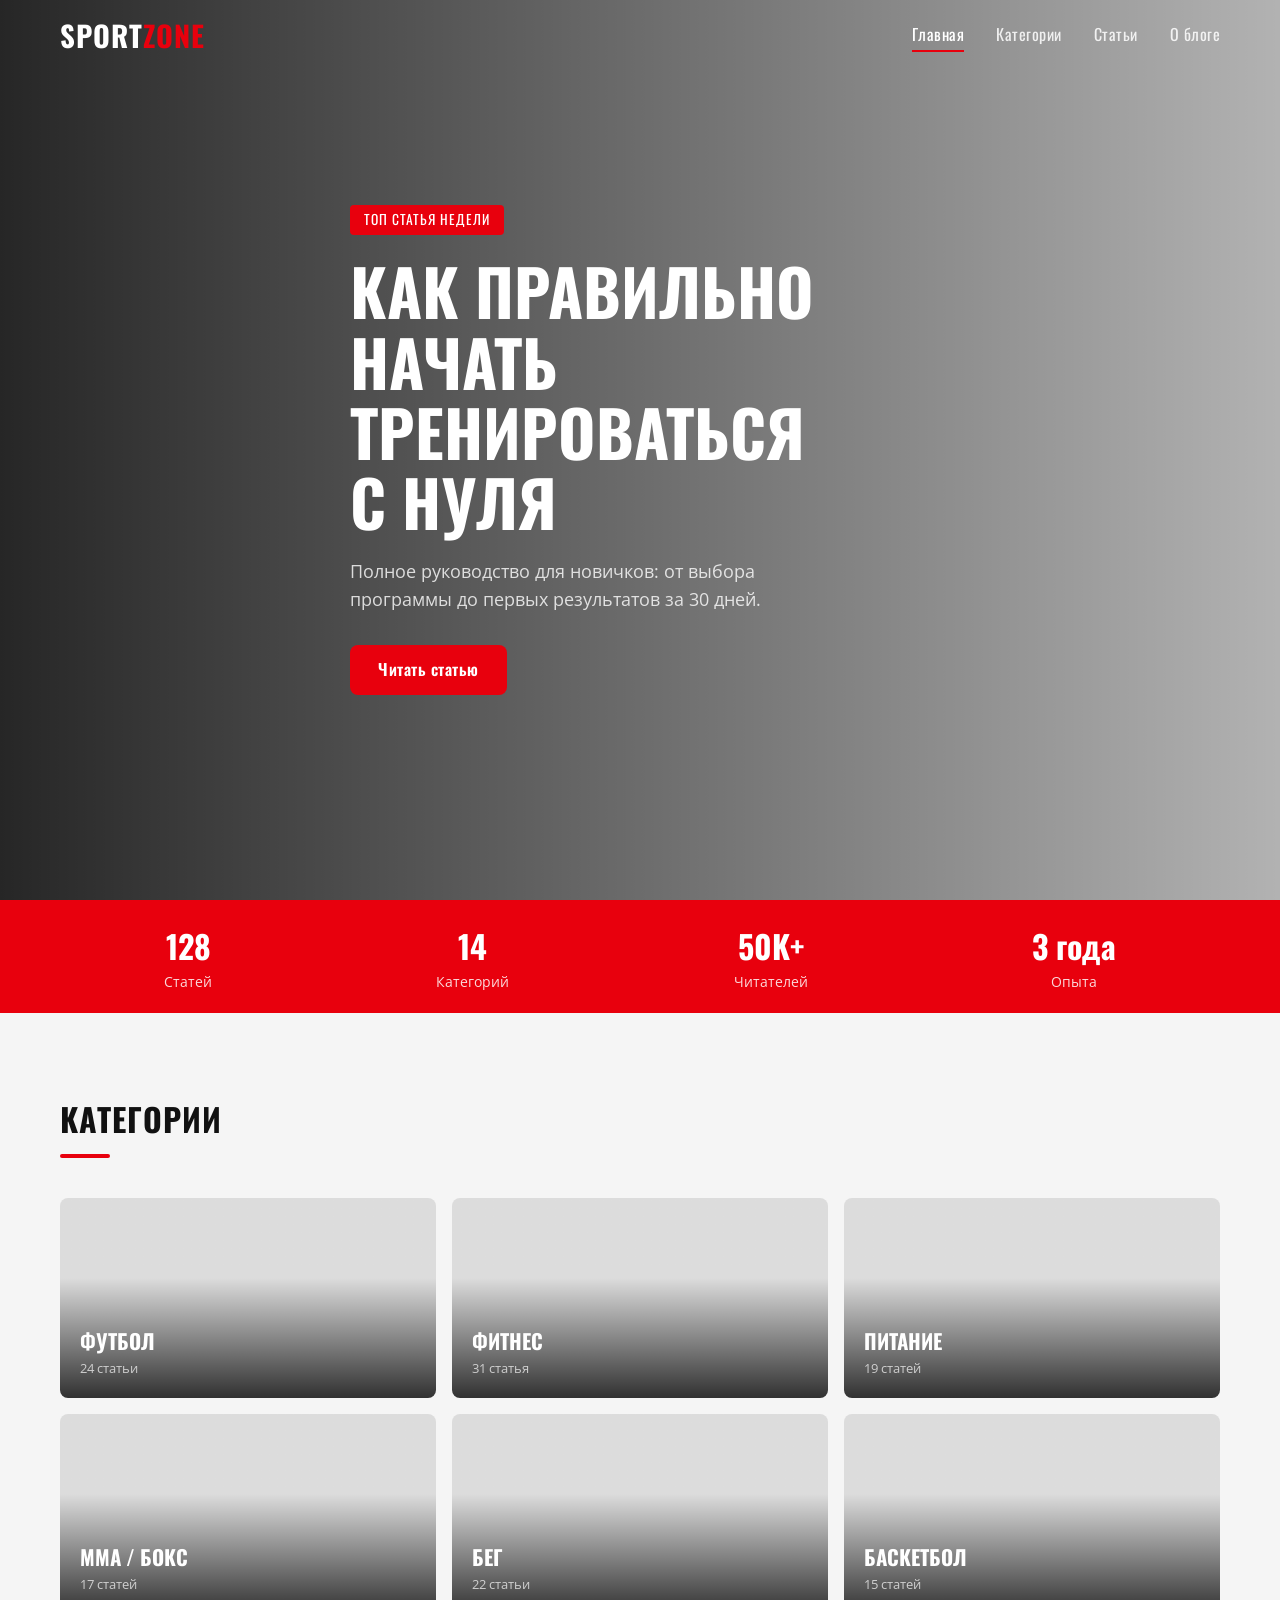
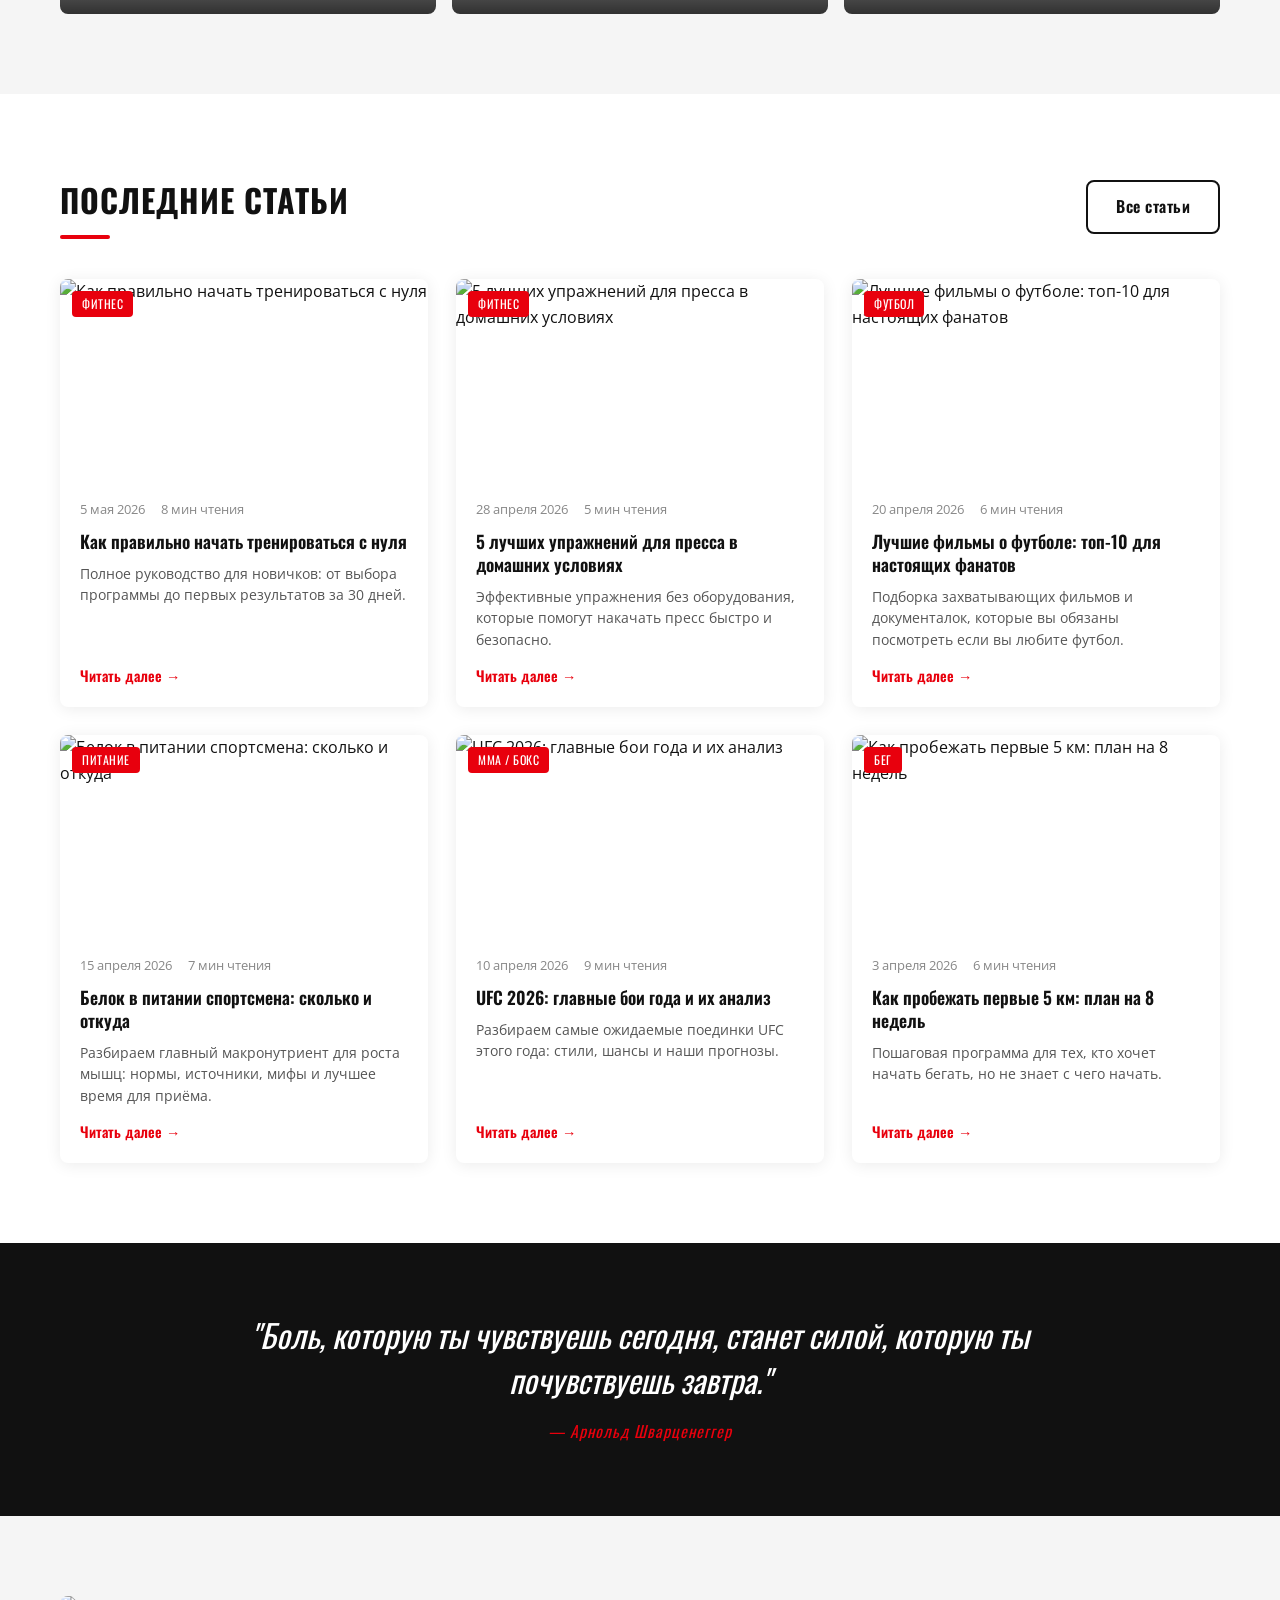
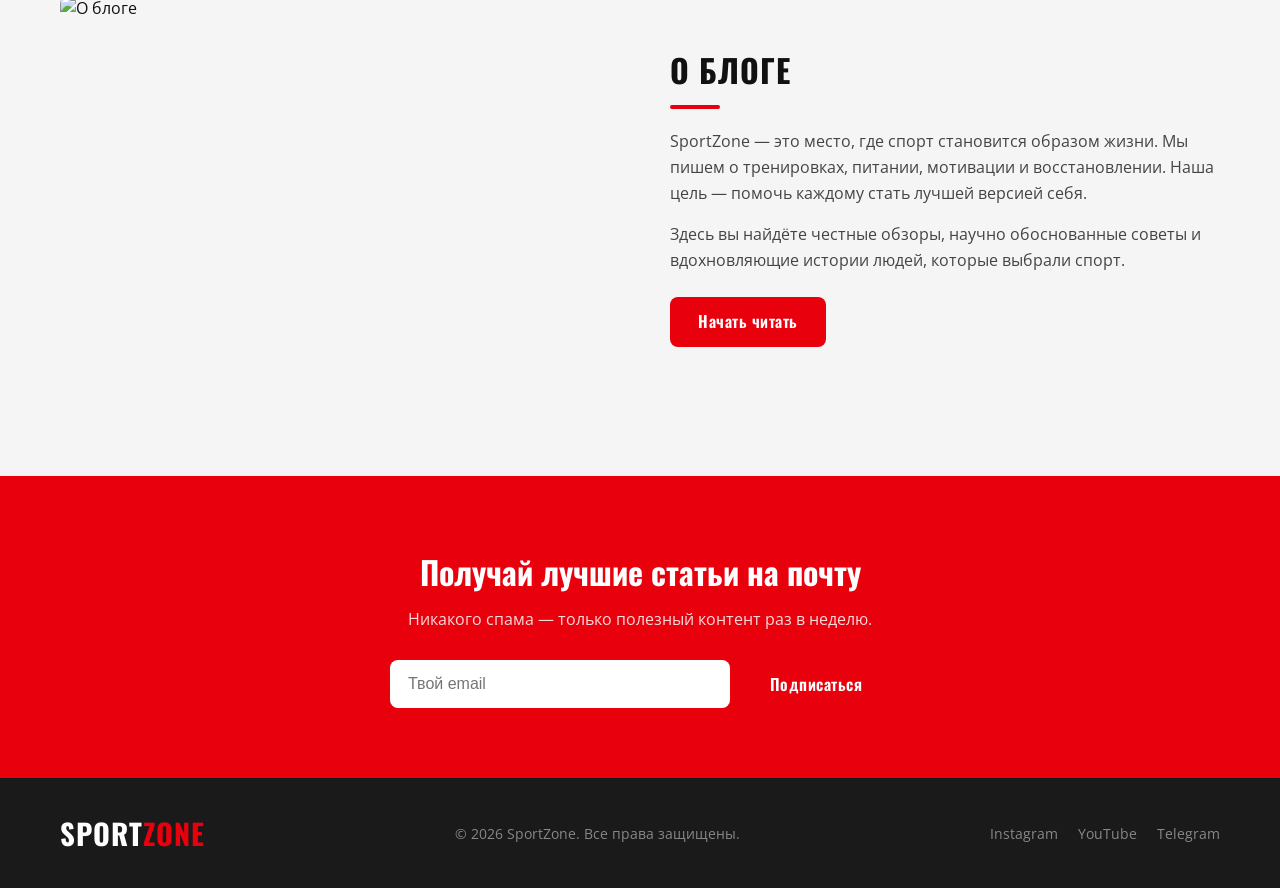
==== index.html @ 0a1b13e5 "Initial commit: SportZone sports blog" ====
<!DOCTYPE html>
<html lang="ru">
<head>
  <meta charset="UTF-8">
  <meta name="viewport" content="width=device-width, initial-scale=1.0">
  <title>SportZone — Блог о спорте</title>
  <link rel="stylesheet" href="style.css">
  <link rel="preconnect" href="https://fonts.googleapis.com">
  <link href="https://fonts.googleapis.com/css2?family=Oswald:wght@400;600;700&family=Open+Sans:wght@400;600&display=swap" rel="stylesheet">
</head>
<body>

  <!-- HEADER -->
  <header class="header">
    <div class="container header__inner">
      <a href="index.html" class="logo">SPORT<span>ZONE</span></a>
      <nav class="nav" id="nav">
        <a href="index.html" class="nav__link active">Главная</a>
        <a href="#categories" class="nav__link">Категории</a>
        <a href="articles.html" class="nav__link">Статьи</a>
        <a href="#about" class="nav__link">О блоге</a>
      </nav>
      <button class="burger" id="burger" aria-label="Меню">
        <span></span><span></span><span></span>
      </button>
    </div>
  </header>

  <!-- HERO -->
  <section class="hero">
    <div class="hero__overlay"></div>
    <div class="container hero__content">
      <span class="hero__tag">Топ статья недели</span>
      <h1 class="hero__title">Как правильно<br>начать тренироваться<br>с нуля</h1>
      <p class="hero__desc">Полное руководство для новичков: от выбора программы до первых результатов за 30 дней.</p>
      <a href="article.html" class="btn btn--primary">Читать статью</a>
    </div>
  </section>

  <!-- STATS BAR -->
  <div class="stats-bar">
    <div class="container stats-bar__inner">
      <div class="stat">
        <strong>128</strong>
        <span>Статей</span>
      </div>
      <div class="stat">
        <strong>14</strong>
        <span>Категорий</span>
      </div>
      <div class="stat">
        <strong>50K+</strong>
        <span>Читателей</span>
      </div>
      <div class="stat">
        <strong>3 года</strong>
        <span>Опыта</span>
      </div>
    </div>
  </div>

  <!-- CATEGORIES -->
  <section class="categories section" id="categories">
    <div class="container">
      <h2 class="section__title">Категории</h2>
      <div class="categories__grid">
        <a href="articles.html?cat=football" class="category-card" style="--bg: url('https://images.unsplash.com/photo-1574629810360-7efbbe195018?w=600&q=80')">
          <div class="category-card__overlay"></div>
          <span class="category-card__name">Футбол</span>
          <span class="category-card__count">24 статьи</span>
        </a>
        <a href="articles.html?cat=fitness" class="category-card" style="--bg: url('https://images.unsplash.com/photo-1534438327276-14e5300c3a48?w=600&q=80')">
          <div class="category-card__overlay"></div>
          <span class="category-card__name">Фитнес</span>
          <span class="category-card__count">31 статья</span>
        </a>
        <a href="articles.html?cat=nutrition" class="category-card" style="--bg: url('https://images.unsplash.com/photo-1490645935967-10de6ba17061?w=600&q=80')">
          <div class="category-card__overlay"></div>
          <span class="category-card__name">Питание</span>
          <span class="category-card__count">19 статей</span>
        </a>
        <a href="articles.html?cat=mma" class="category-card" style="--bg: url('https://images.unsplash.com/photo-1549719386-74dfcbf7dbed?w=600&q=80')">
          <div class="category-card__overlay"></div>
          <span class="category-card__name">MMA / Бокс</span>
          <span class="category-card__count">17 статей</span>
        </a>
        <a href="articles.html?cat=running" class="category-card" style="--bg: url('https://images.unsplash.com/photo-1571008887538-b36bb32f4571?w=600&q=80')">
          <div class="category-card__overlay"></div>
          <span class="category-card__name">Бег</span>
          <span class="category-card__count">22 статьи</span>
        </a>
        <a href="articles.html?cat=basketball" class="category-card" style="--bg: url('https://images.unsplash.com/photo-1546519638-68e109498ffc?w=600&q=80')">
          <div class="category-card__overlay"></div>
          <span class="category-card__name">Баскетбол</span>
          <span class="category-card__count">15 статей</span>
        </a>
      </div>
    </div>
  </section>

  <!-- LATEST ARTICLES -->
  <section class="articles section">
    <div class="container">
      <div class="section__header">
        <h2 class="section__title">Последние статьи</h2>
        <a href="articles.html" class="btn btn--outline">Все статьи</a>
      </div>
      <div class="articles__grid" id="articles-grid">
        <!-- JS fills this -->
      </div>
    </div>
  </section>

  <!-- QUOTE BANNER -->
  <section class="quote-banner">
    <div class="container">
      <blockquote class="quote">
        "Боль, которую ты чувствуешь сегодня, станет силой, которую ты почувствуешь завтра."
      </blockquote>
      <cite>— Арнольд Шварценеггер</cite>
    </div>
  </section>

  <!-- ABOUT -->
  <section class="about section" id="about">
    <div class="container about__inner">
      <div class="about__image">
        <img src="https://images.unsplash.com/photo-1517836357463-d25dfeac3438?w=600&q=80" alt="О блоге">
      </div>
      <div class="about__text">
        <h2 class="section__title">О блоге</h2>
        <p>SportZone — это место, где спорт становится образом жизни. Мы пишем о тренировках, питании, мотивации и восстановлении. Наша цель — помочь каждому стать лучшей версией себя.</p>
        <p>Здесь вы найдёте честные обзоры, научно обоснованные советы и вдохновляющие истории людей, которые выбрали спорт.</p>
        <a href="articles.html" class="btn btn--primary">Начать читать</a>
      </div>
    </div>
  </section>

  <!-- NEWSLETTER -->
  <section class="newsletter">
    <div class="container newsletter__inner">
      <h2>Получай лучшие статьи на почту</h2>
      <p>Никакого спама — только полезный контент раз в неделю.</p>
      <form class="newsletter__form" onsubmit="handleSubscribe(event)">
        <input type="email" placeholder="Твой email" required>
        <button type="submit" class="btn btn--primary">Подписаться</button>
      </form>
      <p class="newsletter__thanks" id="thanks-msg" style="display:none;">Спасибо! Ты в списке.</p>
    </div>
  </section>

  <!-- FOOTER -->
  <footer class="footer">
    <div class="container footer__inner">
      <a href="index.html" class="logo">SPORT<span>ZONE</span></a>
      <p class="footer__copy">&copy; 2026 SportZone. Все права защищены.</p>
      <div class="footer__links">
        <a href="#">Instagram</a>
        <a href="#">YouTube</a>
        <a href="#">Telegram</a>
      </div>
    </div>
  </footer>

  <script src="data.js"></script>
  <script src="script.js"></script>
</body>
</html>
---- style.css ----
/* ===== RESET & BASE ===== */
*, *::before, *::after { margin: 0; padding: 0; box-sizing: border-box; }

:root {
  --red: #e8000d;
  --dark: #111;
  --dark2: #1a1a1a;
  --gray: #888;
  --light: #f5f5f5;
  --white: #fff;
  --font-head: 'Oswald', sans-serif;
  --font-body: 'Open Sans', sans-serif;
  --radius: 8px;
  --transition: 0.3s ease;
}

html { scroll-behavior: smooth; }

body {
  font-family: var(--font-body);
  background: var(--white);
  color: var(--dark);
  line-height: 1.6;
}

a { text-decoration: none; color: inherit; }
img { display: block; width: 100%; object-fit: cover; }
ul { list-style: none; }

.container {
  max-width: 1200px;
  margin: 0 auto;
  padding: 0 20px;
}

.section { padding: 80px 0; }

/* ===== BUTTONS ===== */
.btn {
  display: inline-block;
  padding: 12px 28px;
  border-radius: var(--radius);
  font-family: var(--font-head);
  font-size: 1rem;
  font-weight: 600;
  letter-spacing: 0.5px;
  cursor: pointer;
  border: none;
  transition: var(--transition);
}
.btn--primary {
  background: var(--red);
  color: var(--white);
}
.btn--primary:hover { background: #c4000b; transform: translateY(-2px); }
.btn--outline {
  background: transparent;
  color: var(--dark);
  border: 2px solid var(--dark);
}
.btn--outline:hover { background: var(--dark); color: var(--white); }

/* ===== HEADER ===== */
.header {
  position: fixed;
  top: 0; left: 0; right: 0;
  z-index: 100;
  background: transparent;
  transition: background var(--transition), box-shadow var(--transition);
}
.header.scrolled {
  background: var(--dark);
  box-shadow: 0 2px 20px rgba(0,0,0,0.4);
}
.header__inner {
  display: flex;
  align-items: center;
  justify-content: space-between;
  height: 70px;
}

/* LOGO */
.logo {
  font-family: var(--font-head);
  font-size: 1.8rem;
  font-weight: 700;
  color: var(--white);
  letter-spacing: 1px;
}
.logo span { color: var(--red); }

/* NAV */
.nav { display: flex; gap: 32px; }
.nav__link {
  font-family: var(--font-head);
  font-size: 1rem;
  color: rgba(255,255,255,0.85);
  letter-spacing: 0.5px;
  transition: color var(--transition);
  position: relative;
}
.nav__link::after {
  content: '';
  position: absolute;
  bottom: -4px; left: 0; right: 0;
  height: 2px;
  background: var(--red);
  transform: scaleX(0);
  transition: transform var(--transition);
}
.nav__link:hover, .nav__link.active { color: var(--white); }
.nav__link:hover::after, .nav__link.active::after { transform: scaleX(1); }

/* BURGER */
.burger {
  display: none;
  flex-direction: column;
  gap: 5px;
  background: none;
  border: none;
  cursor: pointer;
  padding: 4px;
}
.burger span {
  display: block;
  width: 24px;
  height: 2px;
  background: var(--white);
  transition: var(--transition);
}
.burger.open span:nth-child(1) { transform: rotate(45deg) translate(5px, 5px); }
.burger.open span:nth-child(2) { opacity: 0; }
.burger.open span:nth-child(3) { transform: rotate(-45deg) translate(5px, -5px); }

/* ===== HERO ===== */
.hero {
  position: relative;
  height: 100vh;
  min-height: 600px;
  background: url('https://images.unsplash.com/photo-1517649763962-0c623066013b?w=1600&q=80') center/cover no-repeat;
  display: flex;
  align-items: center;
}
.hero__overlay {
  position: absolute;
  inset: 0;
  background: linear-gradient(to right, rgba(0,0,0,0.85) 0%, rgba(0,0,0,0.3) 100%);
}
.hero__content {
  position: relative;
  z-index: 1;
  max-width: 620px;
}
.hero__tag {
  display: inline-block;
  background: var(--red);
  color: var(--white);
  font-family: var(--font-head);
  font-size: 0.85rem;
  letter-spacing: 1px;
  padding: 4px 14px;
  border-radius: 4px;
  margin-bottom: 20px;
  text-transform: uppercase;
}
.hero__title {
  font-family: var(--font-head);
  font-size: clamp(2.4rem, 5vw, 4rem);
  font-weight: 700;
  color: var(--white);
  line-height: 1.1;
  margin-bottom: 20px;
  text-transform: uppercase;
}
.hero__desc {
  color: rgba(255,255,255,0.8);
  font-size: 1.1rem;
  margin-bottom: 32px;
  max-width: 480px;
}

/* ===== STATS BAR ===== */
.stats-bar {
  background: var(--red);
  padding: 20px 0;
}
.stats-bar__inner {
  display: flex;
  justify-content: space-around;
  flex-wrap: wrap;
  gap: 16px;
}
.stat {
  display: flex;
  flex-direction: column;
  align-items: center;
  color: var(--white);
}
.stat strong {
  font-family: var(--font-head);
  font-size: 2rem;
  font-weight: 700;
}
.stat span { font-size: 0.85rem; opacity: 0.85; }

/* ===== SECTION TITLES ===== */
.section__title {
  font-family: var(--font-head);
  font-size: 2rem;
  font-weight: 700;
  text-transform: uppercase;
  letter-spacing: 1px;
  position: relative;
  padding-bottom: 14px;
  margin-bottom: 40px;
}
.section__title::after {
  content: '';
  position: absolute;
  bottom: 0; left: 0;
  width: 50px;
  height: 4px;
  background: var(--red);
  border-radius: 2px;
}
.section__header {
  display: flex;
  align-items: center;
  justify-content: space-between;
  margin-bottom: 40px;
  flex-wrap: wrap;
  gap: 12px;
}
.section__header .section__title { margin-bottom: 0; }

/* ===== CATEGORIES ===== */
.categories { background: var(--light); }
.categories__grid {
  display: grid;
  grid-template-columns: repeat(3, 1fr);
  gap: 16px;
}
.category-card {
  position: relative;
  height: 200px;
  border-radius: var(--radius);
  overflow: hidden;
  background-image: var(--bg);
  background-size: cover;
  background-position: center;
  display: flex;
  flex-direction: column;
  justify-content: flex-end;
  padding: 20px;
  cursor: pointer;
  transition: transform var(--transition);
}
.category-card:hover { transform: scale(1.02); }
.category-card__overlay {
  position: absolute;
  inset: 0;
  background: linear-gradient(to top, rgba(0,0,0,0.8) 0%, rgba(0,0,0,0.1) 60%);
}
.category-card__name {
  position: relative;
  z-index: 1;
  font-family: var(--font-head);
  font-size: 1.3rem;
  font-weight: 700;
  color: var(--white);
  text-transform: uppercase;
}
.category-card__count {
  position: relative;
  z-index: 1;
  font-size: 0.8rem;
  color: rgba(255,255,255,0.7);
}

/* ===== ARTICLES GRID ===== */
.articles__grid {
  display: grid;
  grid-template-columns: repeat(3, 1fr);
  gap: 28px;
}
.article-card {
  background: var(--white);
  border-radius: var(--radius);
  overflow: hidden;
  box-shadow: 0 2px 16px rgba(0,0,0,0.08);
  transition: transform var(--transition), box-shadow var(--transition);
  display: flex;
  flex-direction: column;
}
.article-card:hover { transform: translateY(-6px); box-shadow: 0 8px 30px rgba(0,0,0,0.14); }
.article-card__img-wrap {
  position: relative;
  height: 200px;
  overflow: hidden;
  display: block;
}
.article-card__img-wrap img {
  height: 100%;
  transition: transform 0.5s ease;
}
.article-card:hover .article-card__img-wrap img { transform: scale(1.05); }
.article-card__cat {
  position: absolute;
  top: 12px; left: 12px;
  background: var(--red);
  color: var(--white);
  font-family: var(--font-head);
  font-size: 0.75rem;
  letter-spacing: 0.5px;
  padding: 3px 10px;
  border-radius: 4px;
  text-transform: uppercase;
}
.article-card__body {
  padding: 20px;
  display: flex;
  flex-direction: column;
  flex: 1;
}
.article-card__meta {
  display: flex;
  gap: 16px;
  font-size: 0.8rem;
  color: var(--gray);
  margin-bottom: 10px;
}
.article-card__title {
  font-family: var(--font-head);
  font-size: 1.1rem;
  font-weight: 600;
  line-height: 1.3;
  margin-bottom: 10px;
}
.article-card__title a:hover { color: var(--red); }
.article-card__excerpt {
  font-size: 0.9rem;
  color: #555;
  line-height: 1.5;
  flex: 1;
  margin-bottom: 14px;
}
.article-card__link {
  font-family: var(--font-head);
  font-size: 0.9rem;
  color: var(--red);
  font-weight: 600;
  transition: letter-spacing var(--transition);
}
.article-card__link:hover { letter-spacing: 0.5px; }

/* ===== QUOTE BANNER ===== */
.quote-banner {
  background: var(--dark);
  padding: 70px 20px;
  text-align: center;
}
.quote {
  font-family: var(--font-head);
  font-size: clamp(1.4rem, 3vw, 2rem);
  color: var(--white);
  font-weight: 400;
  font-style: italic;
  max-width: 800px;
  margin: 0 auto 16px;
  line-height: 1.4;
}
.quote-banner cite {
  color: var(--red);
  font-family: var(--font-head);
  font-size: 1rem;
  letter-spacing: 1px;
}

/* ===== ABOUT ===== */
.about { background: var(--light); }
.about__inner {
  display: grid;
  grid-template-columns: 1fr 1fr;
  gap: 60px;
  align-items: center;
}
.about__image img {
  border-radius: var(--radius);
  height: 400px;
}
.about__text .section__title { margin-bottom: 20px; }
.about__text p {
  color: #444;
  margin-bottom: 16px;
  font-size: 1rem;
}
.about__text .btn { margin-top: 8px; }

/* ===== NEWSLETTER ===== */
.newsletter {
  background: var(--red);
  padding: 70px 20px;
  text-align: center;
}
.newsletter h2 {
  font-family: var(--font-head);
  font-size: 2rem;
  color: var(--white);
  margin-bottom: 10px;
}
.newsletter p { color: rgba(255,255,255,0.85); margin-bottom: 28px; }
.newsletter__form {
  display: flex;
  gap: 12px;
  max-width: 500px;
  margin: 0 auto;
  flex-wrap: wrap;
  justify-content: center;
}
.newsletter__form input {
  flex: 1;
  min-width: 220px;
  padding: 12px 18px;
  border: none;
  border-radius: var(--radius);
  font-size: 1rem;
  outline: none;
}
.newsletter__thanks {
  color: var(--white);
  font-family: var(--font-head);
  font-size: 1.2rem;
  margin-top: 16px;
}

/* ===== FOOTER ===== */
.footer {
  background: var(--dark2);
  padding: 32px 0;
}
.footer__inner {
  display: flex;
  align-items: center;
  justify-content: space-between;
  flex-wrap: wrap;
  gap: 16px;
}
.footer__copy { color: var(--gray); font-size: 0.85rem; }
.footer__links { display: flex; gap: 20px; }
.footer__links a { color: var(--gray); font-size: 0.85rem; transition: color var(--transition); }
.footer__links a:hover { color: var(--white); }

/* ===== PAGE HERO (articles page) ===== */
.page-hero {
  background: var(--dark);
  background-image: linear-gradient(135deg, #111 0%, #2a0003 100%);
  padding: 140px 20px 60px;
  text-align: center;
}
.page-hero h1 {
  font-family: var(--font-head);
  font-size: clamp(2rem, 4vw, 3rem);
  color: var(--white);
  text-transform: uppercase;
  margin-bottom: 10px;
}
.page-hero p { color: rgba(255,255,255,0.6); }

/* ===== FILTERS ===== */
.filters {
  display: flex;
  gap: 10px;
  flex-wrap: wrap;
  margin-bottom: 24px;
}
.filter-btn {
  padding: 8px 20px;
  border-radius: 50px;
  border: 2px solid #ddd;
  background: none;
  font-family: var(--font-head);
  font-size: 0.9rem;
  cursor: pointer;
  transition: var(--transition);
  color: #444;
}
.filter-btn:hover, .filter-btn.active {
  background: var(--red);
  border-color: var(--red);
  color: var(--white);
}

/* ===== SEARCH ===== */
.search-bar { margin-bottom: 36px; }
.search-bar input {
  width: 100%;
  max-width: 440px;
  padding: 12px 18px;
  border: 2px solid #ddd;
  border-radius: 50px;
  font-size: 1rem;
  outline: none;
  transition: border-color var(--transition);
}
.search-bar input:focus { border-color: var(--red); }

.no-results {
  text-align: center;
  color: var(--gray);
  font-size: 1.1rem;
  padding: 40px;
}

/* ===== ARTICLE PAGE ===== */
.article-hero {
  height: 60vh;
  min-height: 400px;
  background-size: cover;
  background-position: center;
  position: relative;
  display: flex;
  align-items: flex-end;
}
.article-hero__overlay {
  position: absolute;
  inset: 0;
  background: linear-gradient(to top, rgba(0,0,0,0.9) 0%, rgba(0,0,0,0.2) 60%);
}
.article-hero__content {
  position: relative;
  z-index: 1;
  padding-bottom: 50px;
}
.article-tag {
  display: inline-block;
  background: var(--red);
  color: var(--white);
  font-family: var(--font-head);
  font-size: 0.8rem;
  padding: 4px 12px;
  border-radius: 4px;
  margin-bottom: 16px;
  text-transform: uppercase;
}
.article-hero__content h1 {
  font-family: var(--font-head);
  font-size: clamp(1.8rem, 3.5vw, 2.8rem);
  color: var(--white);
  font-weight: 700;
  line-height: 1.15;
  margin-bottom: 14px;
  max-width: 800px;
}
.article-meta {
  display: flex;
  gap: 20px;
  color: rgba(255,255,255,0.65);
  font-size: 0.9rem;
}

.article-body {
  padding: 60px 20px;
  max-width: 800px;
  margin: 0 auto;
}
.article-text { font-size: 1.05rem; line-height: 1.85; color: #333; }
.article-text h2 {
  font-family: var(--font-head);
  font-size: 1.5rem;
  margin: 36px 0 14px;
  color: var(--dark);
}
.article-text p { margin-bottom: 16px; }
.article-text ul { padding-left: 20px; margin-bottom: 16px; }
.article-text ul li { list-style: disc; margin-bottom: 8px; }
.article-text strong { color: var(--dark); }

.article-share {
  display: flex;
  align-items: center;
  gap: 12px;
  margin-top: 40px;
  padding-top: 24px;
  border-top: 2px solid var(--light);
  font-family: var(--font-head);
  font-size: 1rem;
}
.article-share button {
  padding: 8px 20px;
  background: var(--dark);
  color: var(--white);
  border: none;
  border-radius: var(--radius);
  font-family: var(--font-head);
  cursor: pointer;
  transition: background var(--transition);
}
.article-share button:hover { background: var(--red); }

.related-section { background: var(--light); }

/* ===== RESPONSIVE ===== */
@media (max-width: 1024px) {
  .categories__grid { grid-template-columns: repeat(2, 1fr); }
  .articles__grid { grid-template-columns: repeat(2, 1fr); }
  .about__inner { grid-template-columns: 1fr; gap: 30px; }
  .about__image img { height: 280px; }
}

@media (max-width: 768px) {
  .nav {
    position: fixed;
    top: 70px; left: 0; right: 0;
    background: var(--dark);
    flex-direction: column;
    padding: 24px 20px;
    gap: 20px;
    transform: translateY(-120%);
    transition: transform var(--transition);
    opacity: 0;
    pointer-events: none;
  }
  .nav.open {
    transform: translateY(0);
    opacity: 1;
    pointer-events: all;
  }
  .burger { display: flex; }
  .categories__grid { grid-template-columns: repeat(2, 1fr); }
  .articles__grid { grid-template-columns: 1fr; }
  .footer__inner { flex-direction: column; text-align: center; }
}

@media (max-width: 480px) {
  .categories__grid { grid-template-columns: 1fr; }
  .section { padding: 50px 0; }
  .section__title { font-size: 1.6rem; }
}
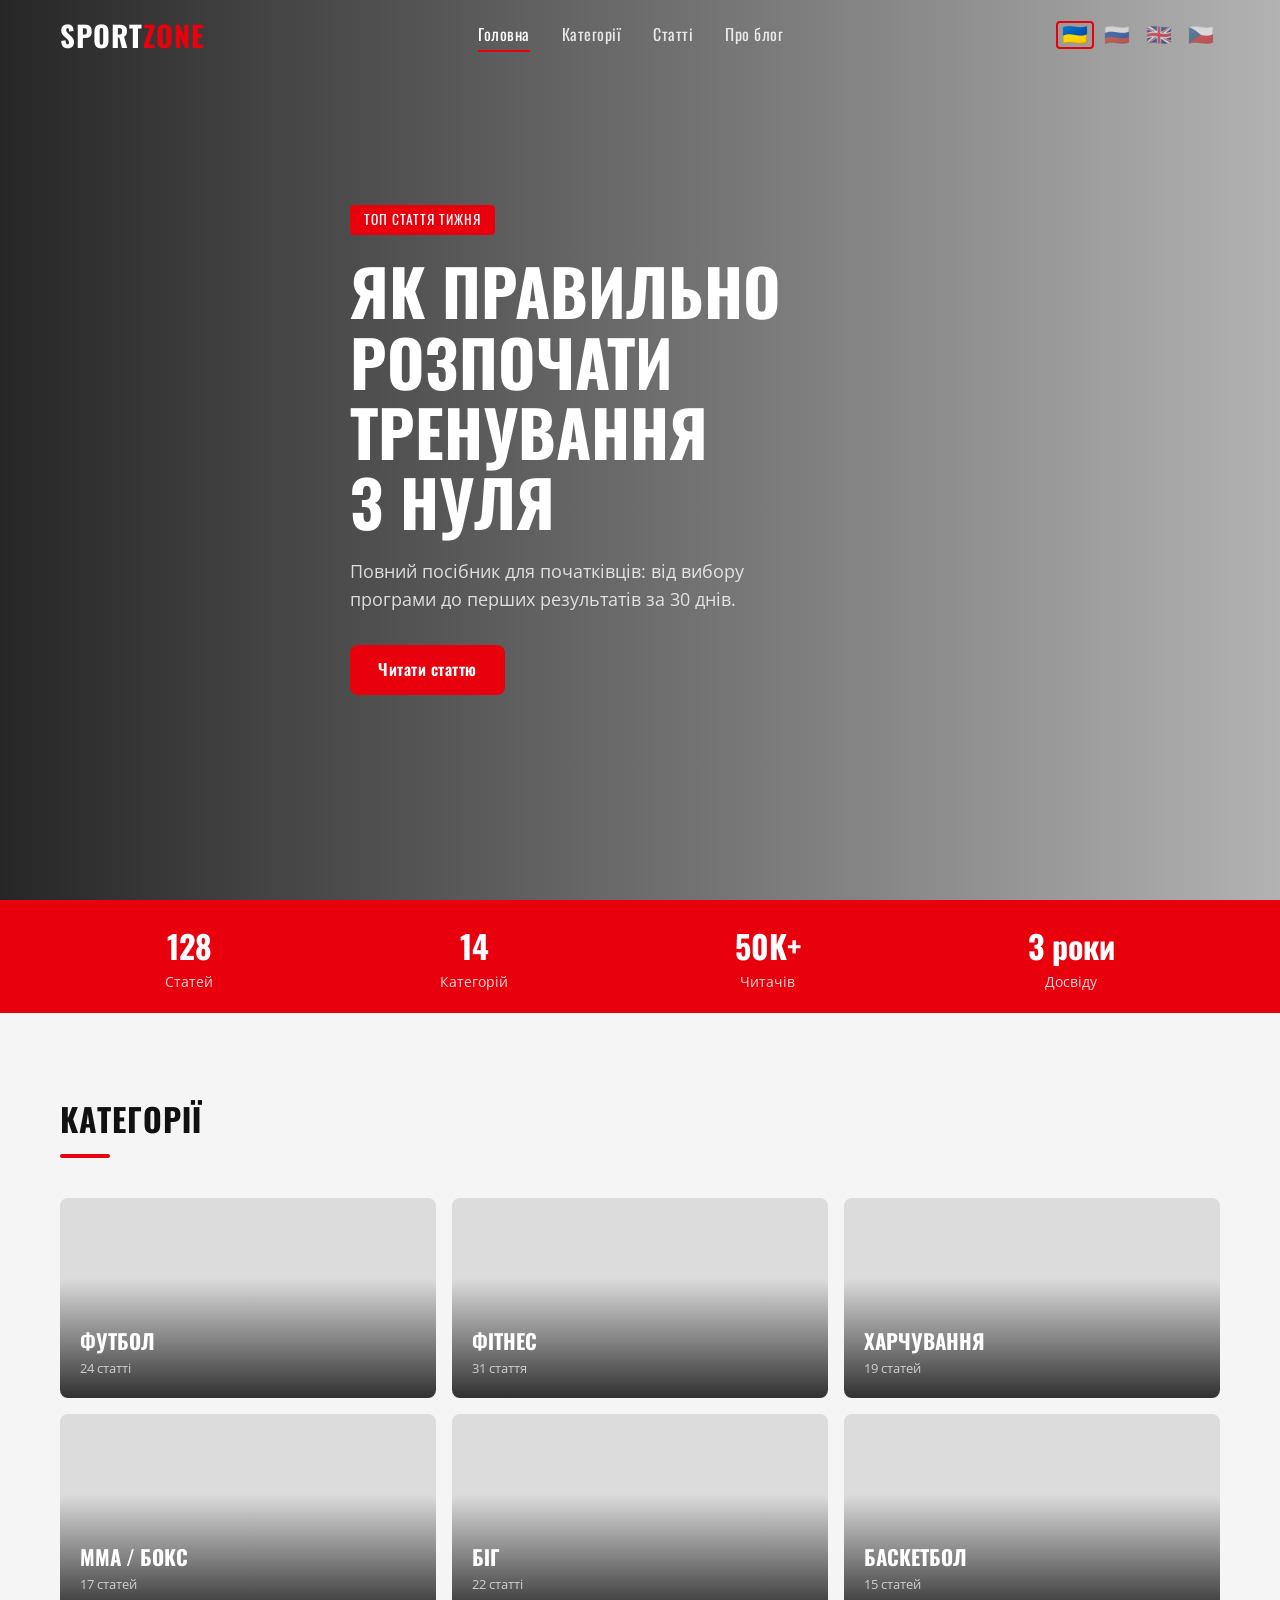
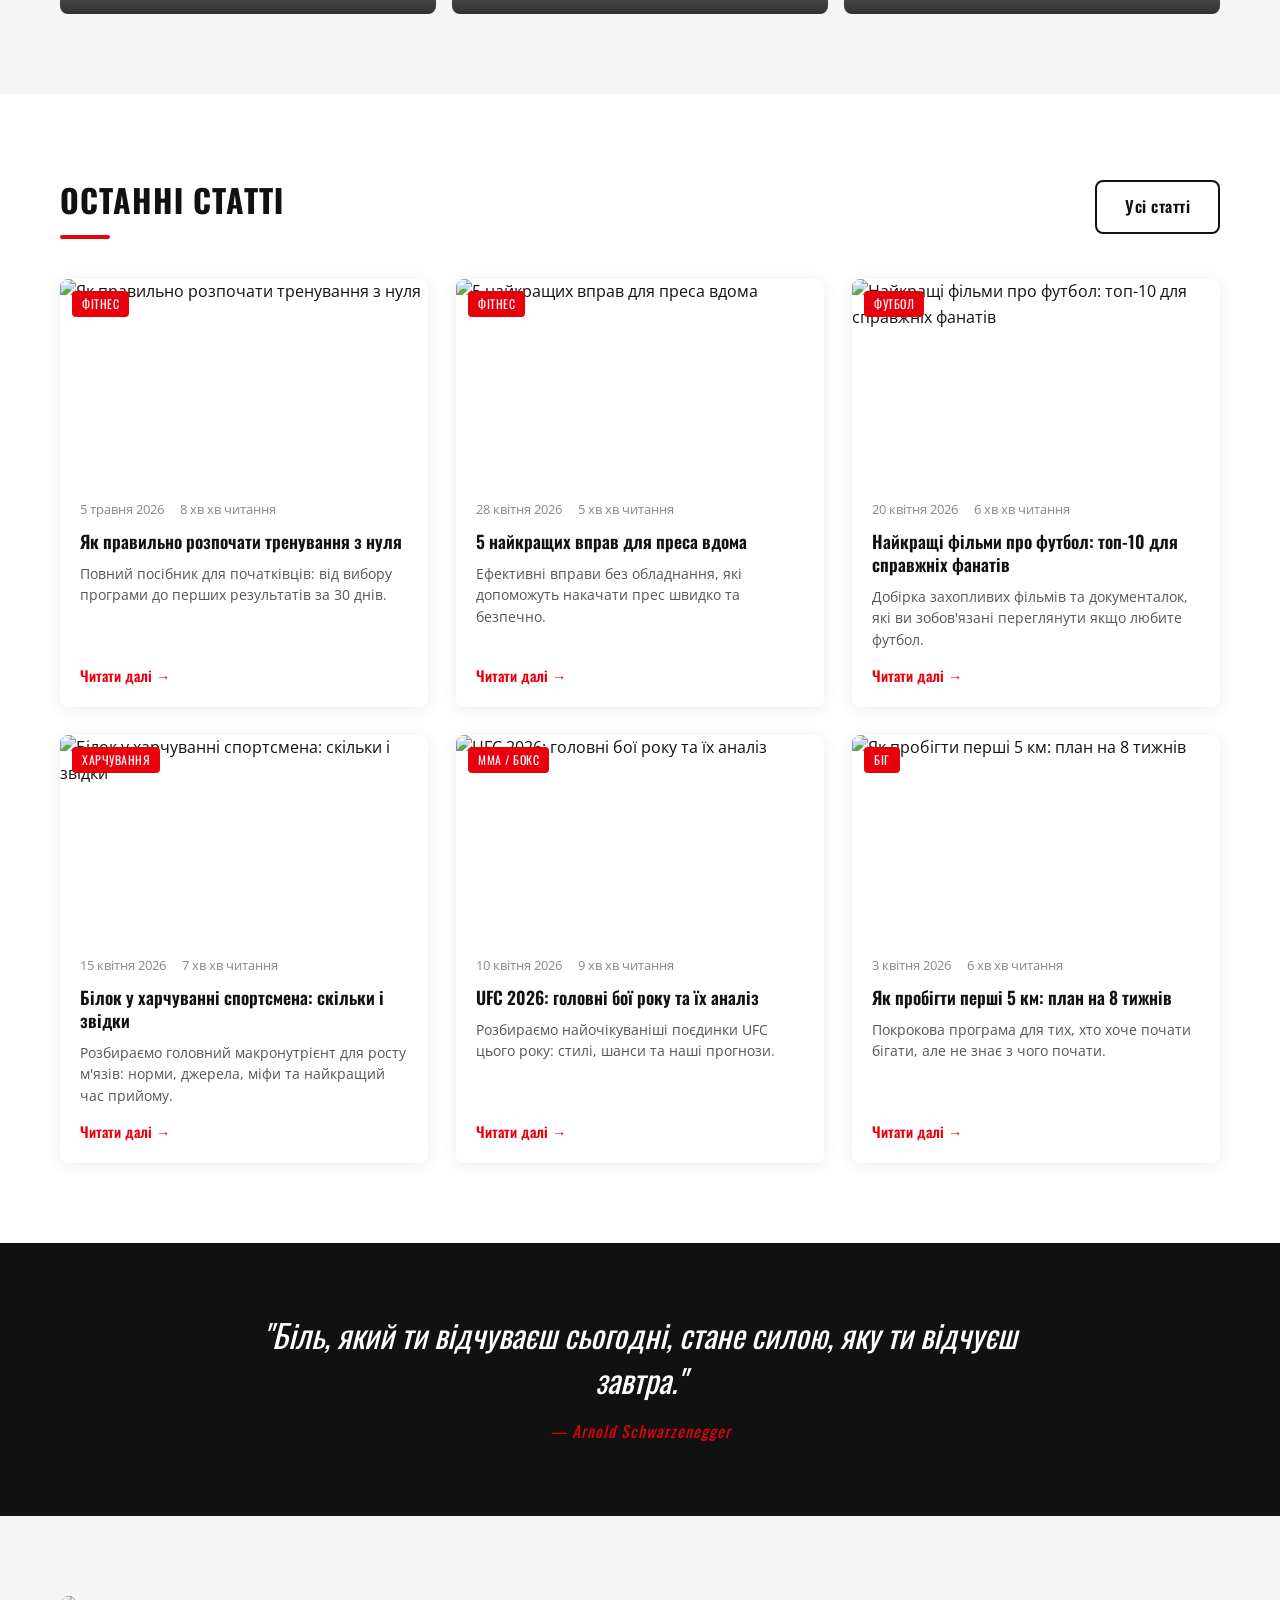
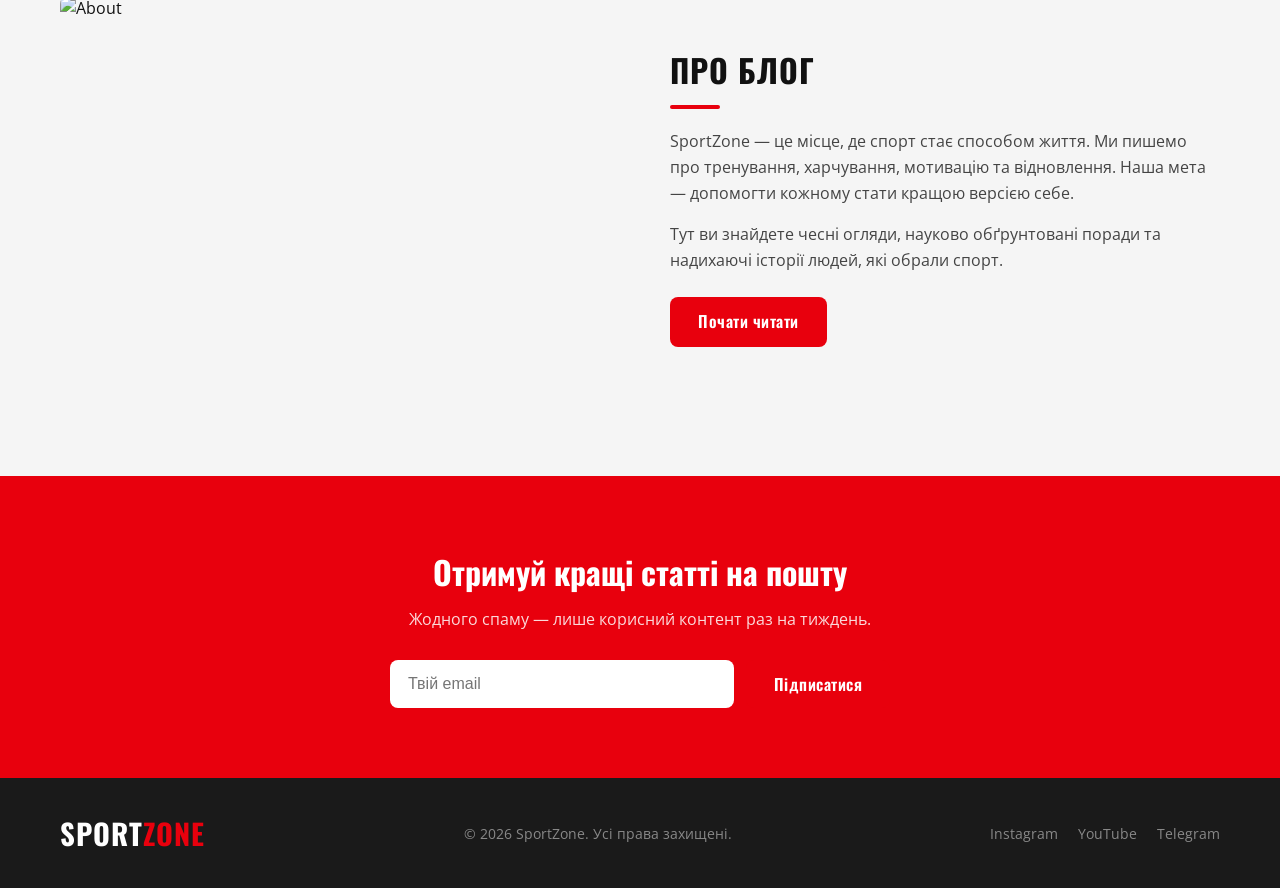
==== commit 4eff5dba: "Add multilingual support (uk/ru/en/cs)" ====
--- a/index.html
+++ b/index.html
@@ -1,9 +1,9 @@
 <!DOCTYPE html>
-<html lang="ru">
+<html lang="uk">
 <head>
   <meta charset="UTF-8">
   <meta name="viewport" content="width=device-width, initial-scale=1.0">
-  <title>SportZone — Блог о спорте</title>
+  <title>SportZone — Блог про спорт</title>
   <link rel="stylesheet" href="style.css">
   <link rel="preconnect" href="https://fonts.googleapis.com">
   <link href="https://fonts.googleapis.com/css2?family=Oswald:wght@400;600;700&family=Open+Sans:wght@400;600&display=swap" rel="stylesheet">
@@ -15,11 +15,17 @@
     <div class="container header__inner">
       <a href="index.html" class="logo">SPORT<span>ZONE</span></a>
       <nav class="nav" id="nav">
-        <a href="index.html" class="nav__link active">Главная</a>
-        <a href="#categories" class="nav__link">Категории</a>
-        <a href="articles.html" class="nav__link">Статьи</a>
-        <a href="#about" class="nav__link">О блоге</a>
+        <a href="index.html"            class="nav__link active" data-i18n="nav_home"></a>
+        <a href="#categories"           class="nav__link"        data-i18n="nav_categories"></a>
+        <a href="articles.html"         class="nav__link"        data-i18n="nav_articles"></a>
+        <a href="#about"                class="nav__link"        data-i18n="nav_about"></a>
       </nav>
+      <div class="lang-switcher">
+        <button class="lang-btn" data-lang="uk" onclick="changeLang('uk')">🇺🇦</button>
+        <button class="lang-btn" data-lang="ru" onclick="changeLang('ru')">🇷🇺</button>
+        <button class="lang-btn" data-lang="en" onclick="changeLang('en')">🇬🇧</button>
+        <button class="lang-btn" data-lang="cs" onclick="changeLang('cs')">🇨🇿</button>
+      </div>
       <button class="burger" id="burger" aria-label="Меню">
         <span></span><span></span><span></span>
       </button>
@@ -30,69 +36,57 @@
   <section class="hero">
     <div class="hero__overlay"></div>
     <div class="container hero__content">
-      <span class="hero__tag">Топ статья недели</span>
-      <h1 class="hero__title">Как правильно<br>начать тренироваться<br>с нуля</h1>
-      <p class="hero__desc">Полное руководство для новичков: от выбора программы до первых результатов за 30 дней.</p>
-      <a href="article.html" class="btn btn--primary">Читать статью</a>
+      <span class="hero__tag" data-i18n="hero_tag"></span>
+      <h1 class="hero__title">Як правильно<br>розпочати тренування<br>з нуля</h1>
+      <p class="hero__desc" data-i18n="hero_desc"></p>
+      <a href="article.html" class="btn btn--primary" data-i18n="hero_btn"></a>
     </div>
   </section>
 
   <!-- STATS BAR -->
   <div class="stats-bar">
     <div class="container stats-bar__inner">
-      <div class="stat">
-        <strong>128</strong>
-        <span>Статей</span>
-      </div>
-      <div class="stat">
-        <strong>14</strong>
-        <span>Категорий</span>
-      </div>
-      <div class="stat">
-        <strong>50K+</strong>
-        <span>Читателей</span>
-      </div>
-      <div class="stat">
-        <strong>3 года</strong>
-        <span>Опыта</span>
-      </div>
+      <div class="stat"><strong>128</strong><span data-i18n="stat_articles"></span></div>
+      <div class="stat"><strong>14</strong><span data-i18n="stat_categories"></span></div>
+      <div class="stat"><strong>50K+</strong><span data-i18n="stat_readers"></span></div>
+      <div class="stat"><strong data-i18n="stat_years"></strong><span data-i18n="stat_experience"></span></div>
     </div>
   </div>
 
   <!-- CATEGORIES -->
   <section class="categories section" id="categories">
     <div class="container">
-      <h2 class="section__title">Категории</h2>
+      <h2 class="section__title" data-i18n="section_categories"></h2>
       <div class="categories__grid">
         <a href="articles.html?cat=football" class="category-card" style="--bg: url('https://images.unsplash.com/photo-1574629810360-7efbbe195018?w=600&q=80')">
           <div class="category-card__overlay"></div>
-          <span class="category-card__name">Футбол</span>
-          <span class="category-card__count">24 статьи</span>
+          <span class="category-card__name" data-i18n="cat_football"></span>
+          <span class="category-card__count" data-i18n="cat_count_football"></span>
         </a>
         <a href="articles.html?cat=fitness" class="category-card" style="--bg: url('https://images.unsplash.com/photo-1534438327276-14e5300c3a48?w=600&q=80')">
           <div class="category-card__overlay"></div>
-          <span class="category-card__name">Фитнес</span>
-          <span class="category-card__count">31 статья</span>
+          <span class="category-card__name" data-i18n="cat_fitness"></span>
+          <span class="category-card__count" data-i18n="cat_count_fitness"></span>
         </a>
         <a href="articles.html?cat=nutrition" class="category-card" style="--bg: url('https://images.unsplash.com/photo-1490645935967-10de6ba17061?w=600&q=80')">
           <div class="category-card__overlay"></div>
-          <span class="category-card__name">Питание</span>
-          <span class="category-card__count">19 статей</span>
+          <span class="category-card__name" data-i18n="cat_nutrition"></span>
+          <span class="category-card__count" data-i18n="cat_count_nutrition"></span>
         </a>
         <a href="articles.html?cat=mma" class="category-card" style="--bg: url('https://images.unsplash.com/photo-1549719386-74dfcbf7dbed?w=600&q=80')">
           <div class="category-card__overlay"></div>
-          <span class="category-card__name">MMA / Бокс</span>
-          <span class="category-card__count">17 статей</span>
+          <span class="category-card__name" data-i18n="cat_mma"></span>
+          <span class="category-card__count" data-i18n="cat_count_mma"></span>
         </a>
         <a href="articles.html?cat=running" class="category-card" style="--bg: url('https://images.unsplash.com/photo-1571008887538-b36bb32f4571?w=600&q=80')">
           <div class="category-card__overlay"></div>
-          <span class="category-card__name">Бег</span>
-          <span class="category-card__count">22 статьи</span>
+          <span class="category-card__name" data-i18n="cat_running"></span>
+          <span class="category-card__count" data-i18n="cat_count_running"></span>
         </a>
         <a href="articles.html?cat=basketball" class="category-card" style="--bg: url('https://images.unsplash.com/photo-1546519638-68e109498ffc?w=600&q=80')">
           <div class="category-card__overlay"></div>
-          <span class="category-card__name">Баскетбол</span>
-          <span class="category-card__count">15 статей</span>
+          <span class="category-card__name" data-i18n="cat_basketball"></span>
+          <span class="category-card__count" data-i18n="cat_count_basketball"></span>
         </a>
       </div>
     </div>
@@ -102,22 +96,18 @@
   <section class="articles section">
     <div class="container">
       <div class="section__header">
-        <h2 class="section__title">Последние статьи</h2>
-        <a href="articles.html" class="btn btn--outline">Все статьи</a>
+        <h2 class="section__title" data-i18n="section_latest"></h2>
+        <a href="articles.html" class="btn btn--outline" data-i18n="btn_all_articles"></a>
       </div>
-      <div class="articles__grid" id="articles-grid">
-        <!-- JS fills this -->
-      </div>
+      <div class="articles__grid" id="articles-grid"></div>
     </div>
   </section>
 
   <!-- QUOTE BANNER -->
   <section class="quote-banner">
     <div class="container">
-      <blockquote class="quote">
-        "Боль, которую ты чувствуешь сегодня, станет силой, которую ты почувствуешь завтра."
-      </blockquote>
-      <cite>— Арнольд Шварценеггер</cite>
+      <blockquote class="quote" data-i18n="quote_text"></blockquote>
+      <cite>— Arnold Schwarzenegger</cite>
     </div>
   </section>
 
@@ -125,13 +115,13 @@
   <section class="about section" id="about">
     <div class="container about__inner">
       <div class="about__image">
-        <img src="https://images.unsplash.com/photo-1517836357463-d25dfeac3438?w=600&q=80" alt="О блоге">
+        <img src="https://images.unsplash.com/photo-1517836357463-d25dfeac3438?w=600&q=80" alt="About">
       </div>
       <div class="about__text">
-        <h2 class="section__title">О блоге</h2>
-        <p>SportZone — это место, где спорт становится образом жизни. Мы пишем о тренировках, питании, мотивации и восстановлении. Наша цель — помочь каждому стать лучшей версией себя.</p>
-        <p>Здесь вы найдёте честные обзоры, научно обоснованные советы и вдохновляющие истории людей, которые выбрали спорт.</p>
-        <a href="articles.html" class="btn btn--primary">Начать читать</a>
+        <h2 class="section__title" data-i18n="about_title"></h2>
+        <p data-i18n="about_p1"></p>
+        <p data-i18n="about_p2"></p>
+        <a href="articles.html" class="btn btn--primary" data-i18n="about_btn"></a>
       </div>
     </div>
   </section>
@@ -139,13 +129,13 @@
   <!-- NEWSLETTER -->
   <section class="newsletter">
     <div class="container newsletter__inner">
-      <h2>Получай лучшие статьи на почту</h2>
-      <p>Никакого спама — только полезный контент раз в неделю.</p>
+      <h2 data-i18n="newsletter_title"></h2>
+      <p data-i18n="newsletter_desc"></p>
       <form class="newsletter__form" onsubmit="handleSubscribe(event)">
-        <input type="email" placeholder="Твой email" required>
-        <button type="submit" class="btn btn--primary">Подписаться</button>
+        <input type="email" data-i18n-ph="newsletter_ph" required>
+        <button type="submit" class="btn btn--primary" data-i18n="newsletter_btn"></button>
       </form>
-      <p class="newsletter__thanks" id="thanks-msg" style="display:none;">Спасибо! Ты в списке.</p>
+      <p class="newsletter__thanks" id="thanks-msg" style="display:none;" data-i18n="newsletter_thanks"></p>
     </div>
   </section>
 
@@ -153,7 +143,7 @@
   <footer class="footer">
     <div class="container footer__inner">
       <a href="index.html" class="logo">SPORT<span>ZONE</span></a>
-      <p class="footer__copy">&copy; 2026 SportZone. Все права защищены.</p>
+      <p class="footer__copy">&copy; 2026 SportZone. <span data-i18n="footer_copy"></span></p>
       <div class="footer__links">
         <a href="#">Instagram</a>
         <a href="#">YouTube</a>
@@ -162,6 +152,7 @@
     </div>
   </footer>
 
+  <script src="i18n.js"></script>
   <script src="data.js"></script>
   <script src="script.js"></script>
 </body>
--- a/style.css
+++ b/style.css
@@ -110,6 +110,26 @@
 }
 .nav__link:hover, .nav__link.active { color: var(--white); }
 .nav__link:hover::after, .nav__link.active::after { transform: scaleX(1); }
+
+/* LANG SWITCHER */
+.lang-switcher {
+  display: flex;
+  gap: 4px;
+  align-items: center;
+}
+.lang-btn {
+  background: none;
+  border: 2px solid transparent;
+  border-radius: 4px;
+  cursor: pointer;
+  font-size: 1.3rem;
+  line-height: 1;
+  padding: 2px 4px;
+  opacity: 0.55;
+  transition: opacity var(--transition), border-color var(--transition);
+}
+.lang-btn:hover { opacity: 0.85; }
+.lang-btn.active { opacity: 1; border-color: var(--red); }
 
 /* BURGER */
 .burger {
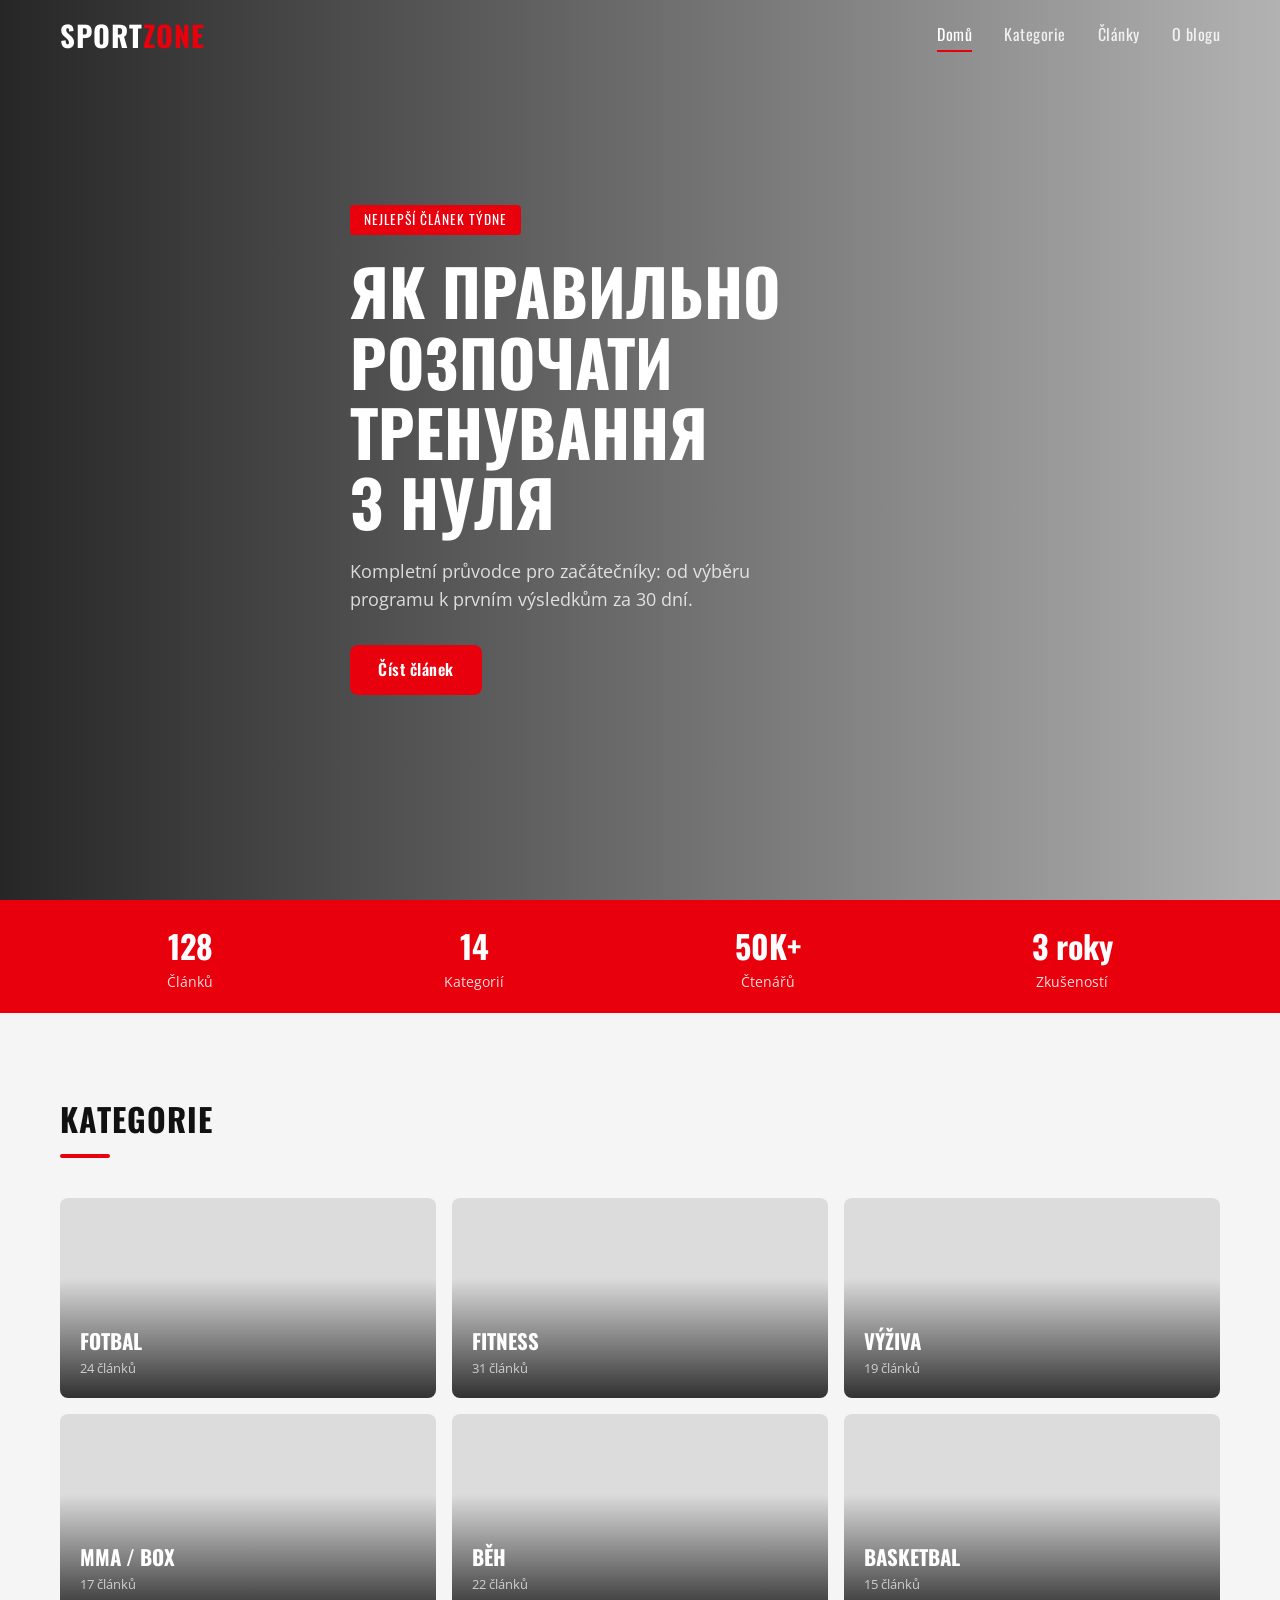
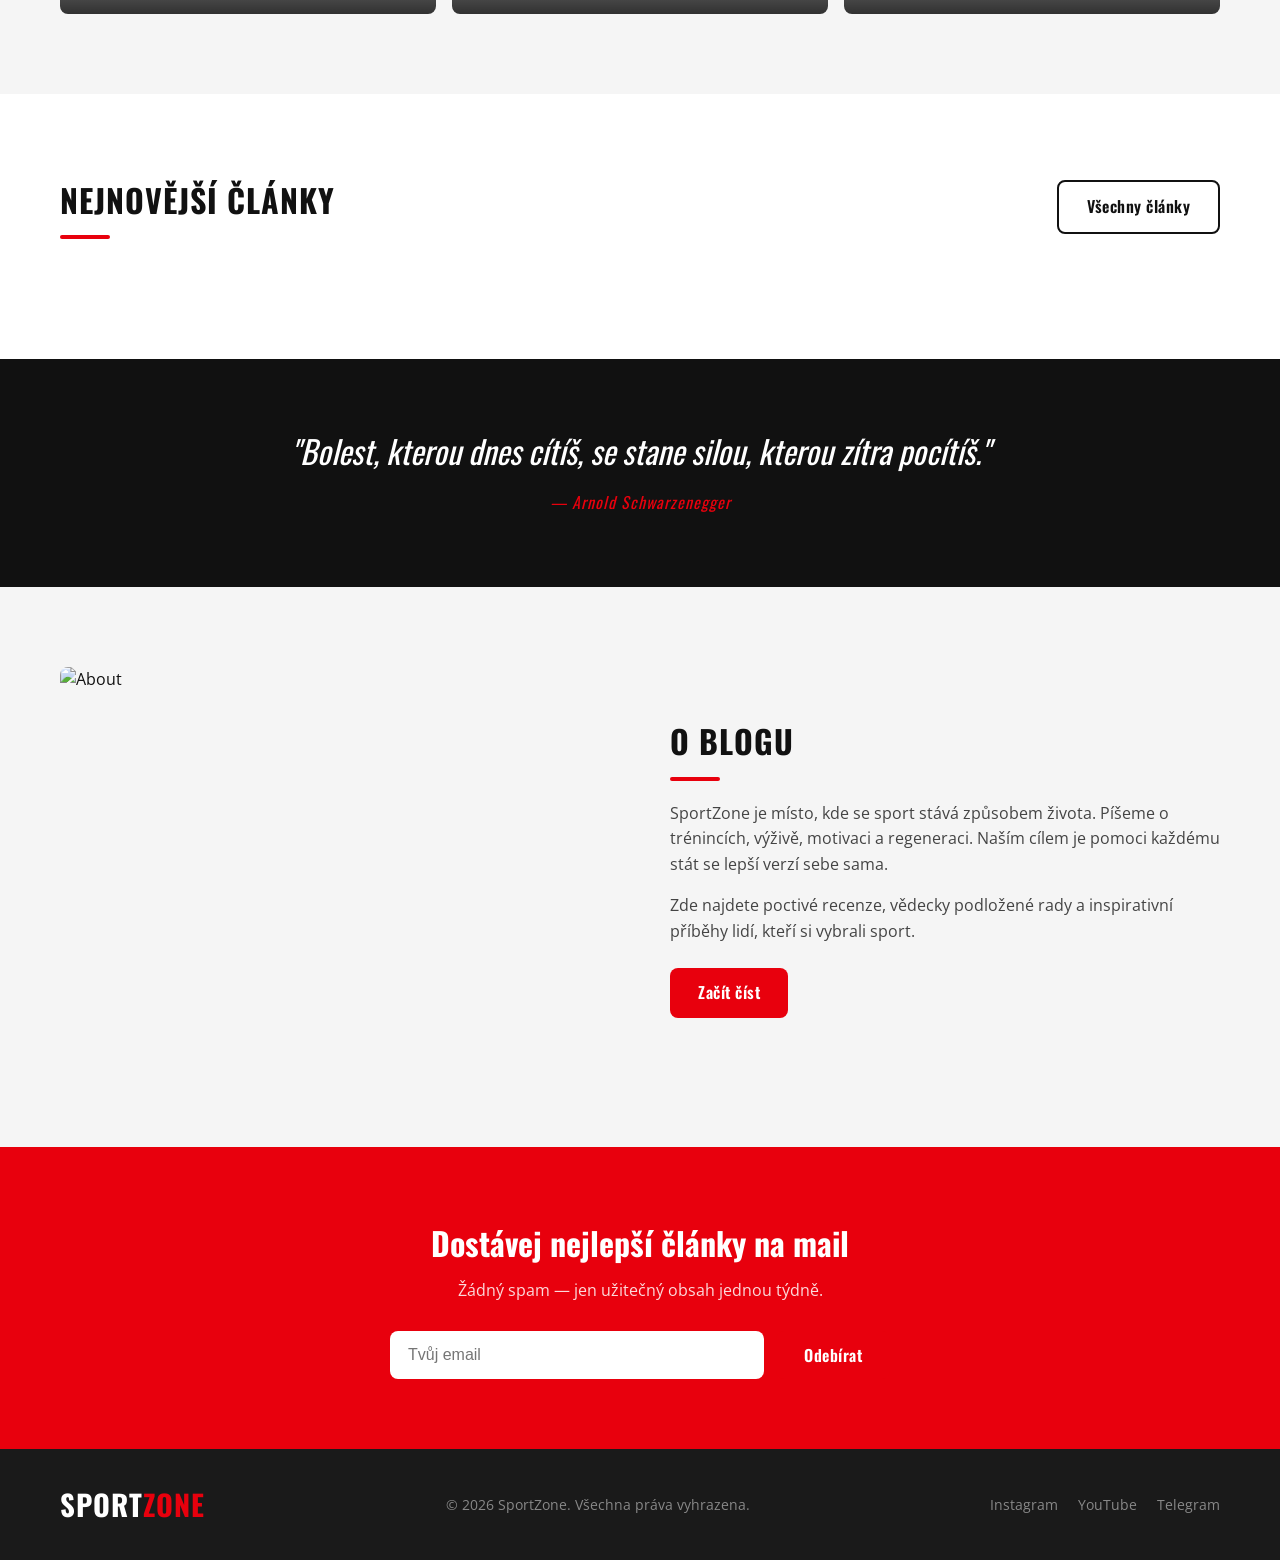
==== commit 12461004: "Make site Czech-only, remove language switcher" ====
--- a/index.html
+++ b/index.html
@@ -20,12 +20,6 @@
         <a href="articles.html"         class="nav__link"        data-i18n="nav_articles"></a>
         <a href="#about"                class="nav__link"        data-i18n="nav_about"></a>
       </nav>
-      <div class="lang-switcher">
-        <button class="lang-btn" data-lang="uk" onclick="changeLang('uk')">🇺🇦</button>
-        <button class="lang-btn" data-lang="ru" onclick="changeLang('ru')">🇷🇺</button>
-        <button class="lang-btn" data-lang="en" onclick="changeLang('en')">🇬🇧</button>
-        <button class="lang-btn" data-lang="cs" onclick="changeLang('cs')">🇨🇿</button>
-      </div>
       <button class="burger" id="burger" aria-label="Меню">
         <span></span><span></span><span></span>
       </button>
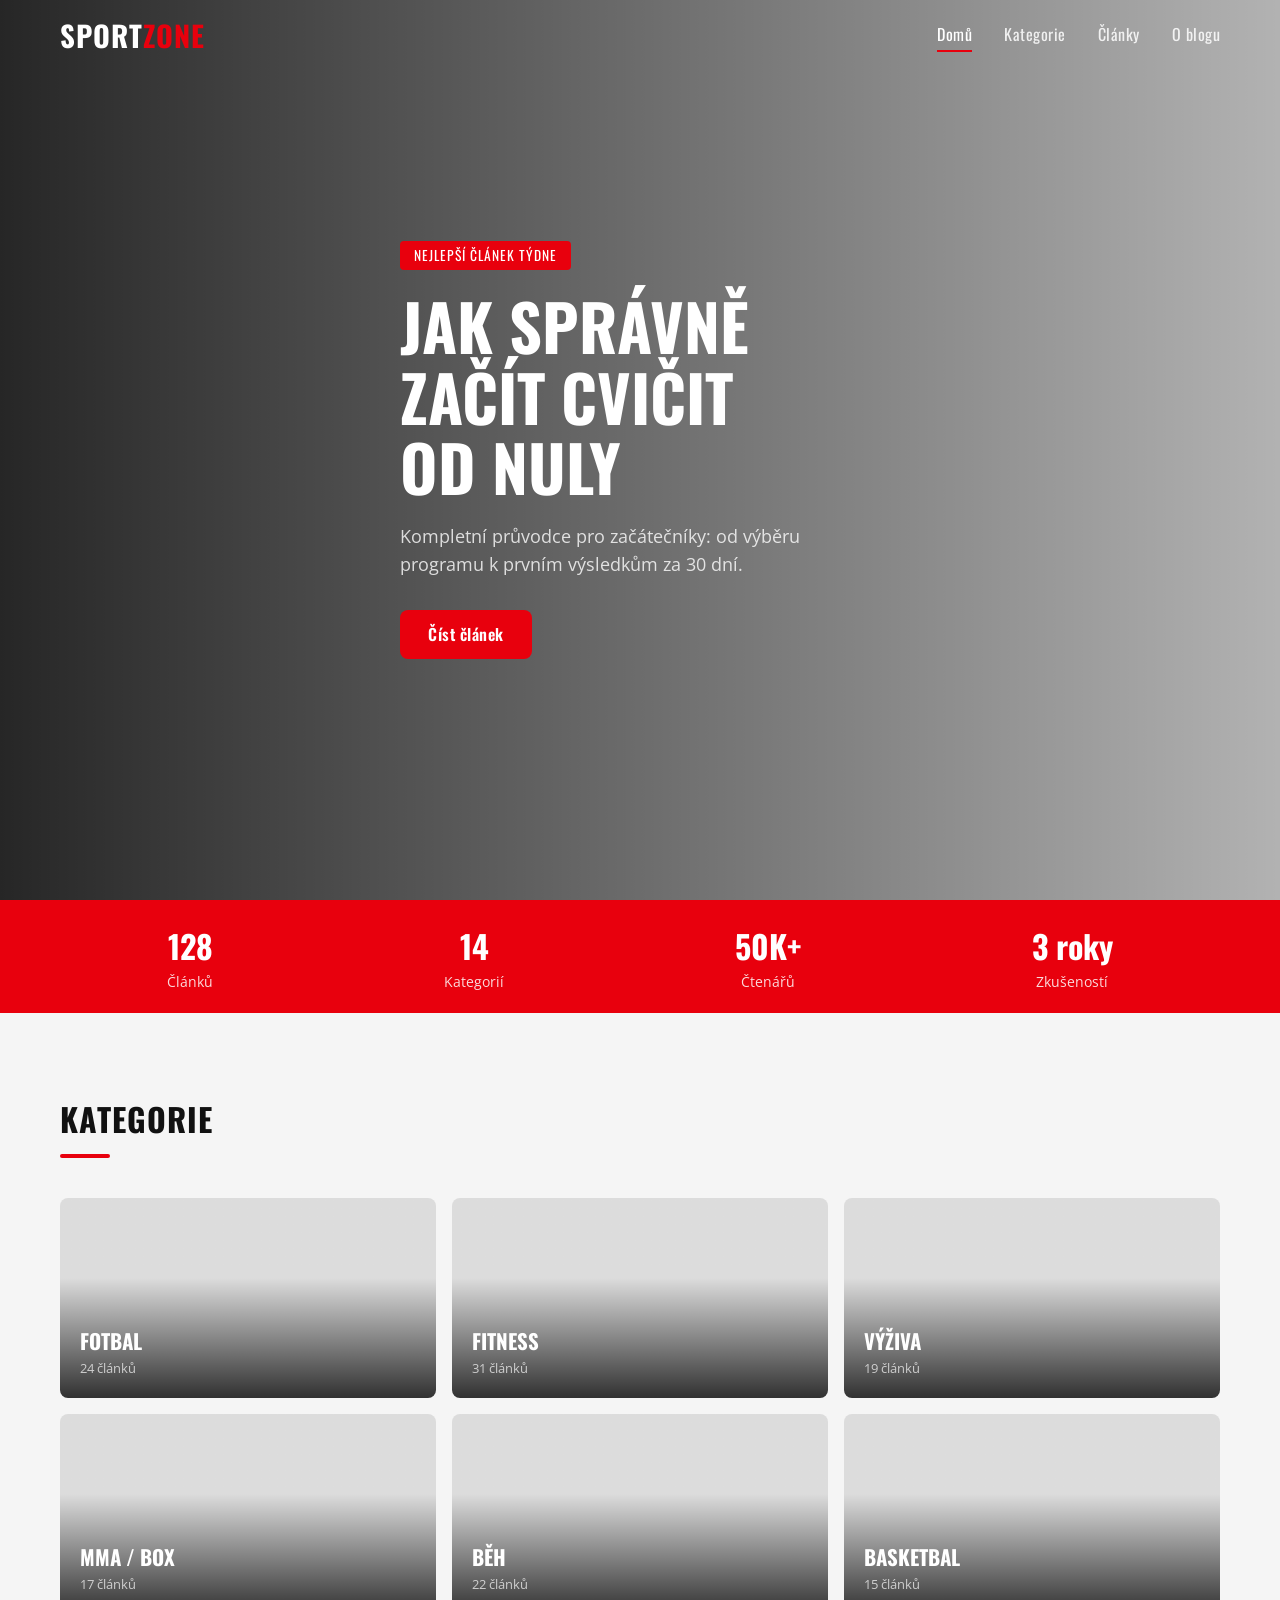
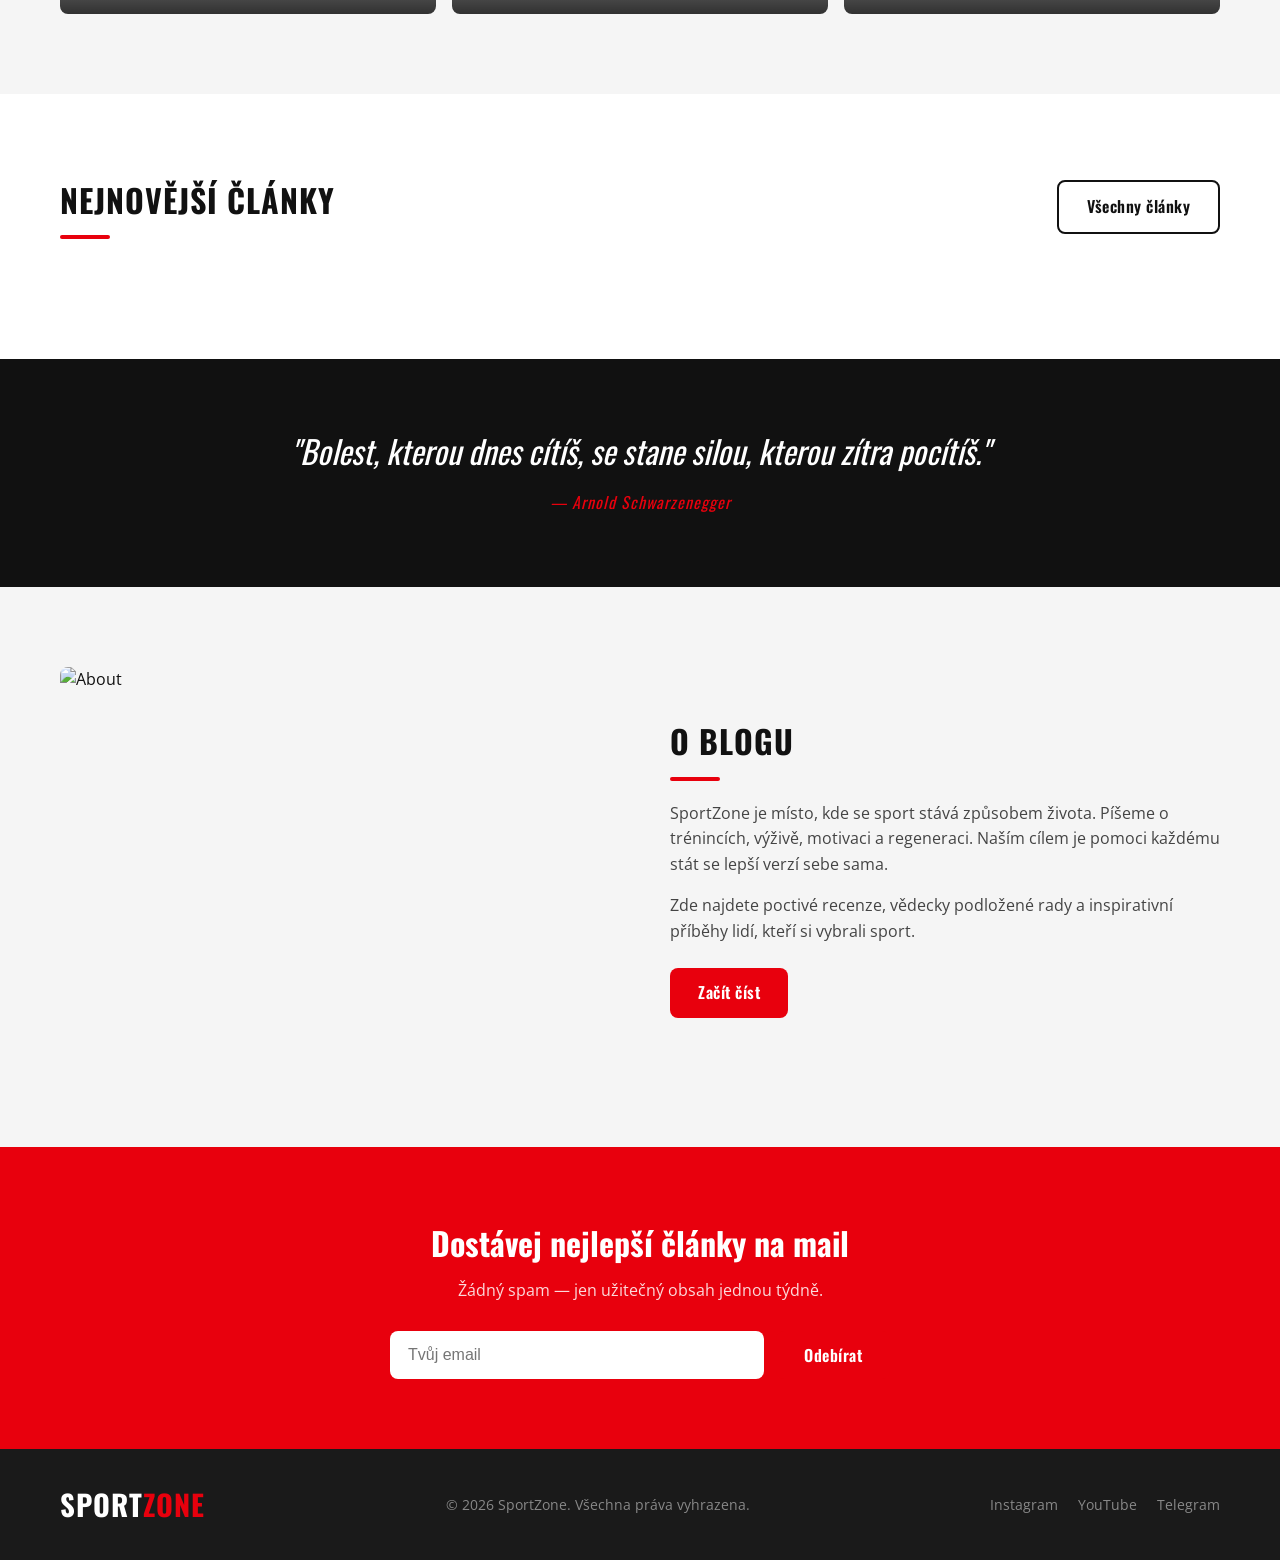
==== commit 55f4341e: "Fix Czech: translate hero title, page titles, lang attributes" ====
--- a/index.html
+++ b/index.html
@@ -1,9 +1,9 @@
 <!DOCTYPE html>
-<html lang="uk">
+<html lang="cs">
 <head>
   <meta charset="UTF-8">
   <meta name="viewport" content="width=device-width, initial-scale=1.0">
-  <title>SportZone — Блог про спорт</title>
+  <title>SportZone — Blog o sportu</title>
   <link rel="stylesheet" href="style.css">
   <link rel="preconnect" href="https://fonts.googleapis.com">
   <link href="https://fonts.googleapis.com/css2?family=Oswald:wght@400;600;700&family=Open+Sans:wght@400;600&display=swap" rel="stylesheet">
@@ -20,7 +20,7 @@
         <a href="articles.html"         class="nav__link"        data-i18n="nav_articles"></a>
         <a href="#about"                class="nav__link"        data-i18n="nav_about"></a>
       </nav>
-      <button class="burger" id="burger" aria-label="Меню">
+      <button class="burger" id="burger" aria-label="Nabídka">
         <span></span><span></span><span></span>
       </button>
     </div>
@@ -31,7 +31,7 @@
     <div class="hero__overlay"></div>
     <div class="container hero__content">
       <span class="hero__tag" data-i18n="hero_tag"></span>
-      <h1 class="hero__title">Як правильно<br>розпочати тренування<br>з нуля</h1>
+      <h1 class="hero__title">Jak správně<br>začít cvičit<br>od nuly</h1>
       <p class="hero__desc" data-i18n="hero_desc"></p>
       <a href="article.html" class="btn btn--primary" data-i18n="hero_btn"></a>
     </div>
